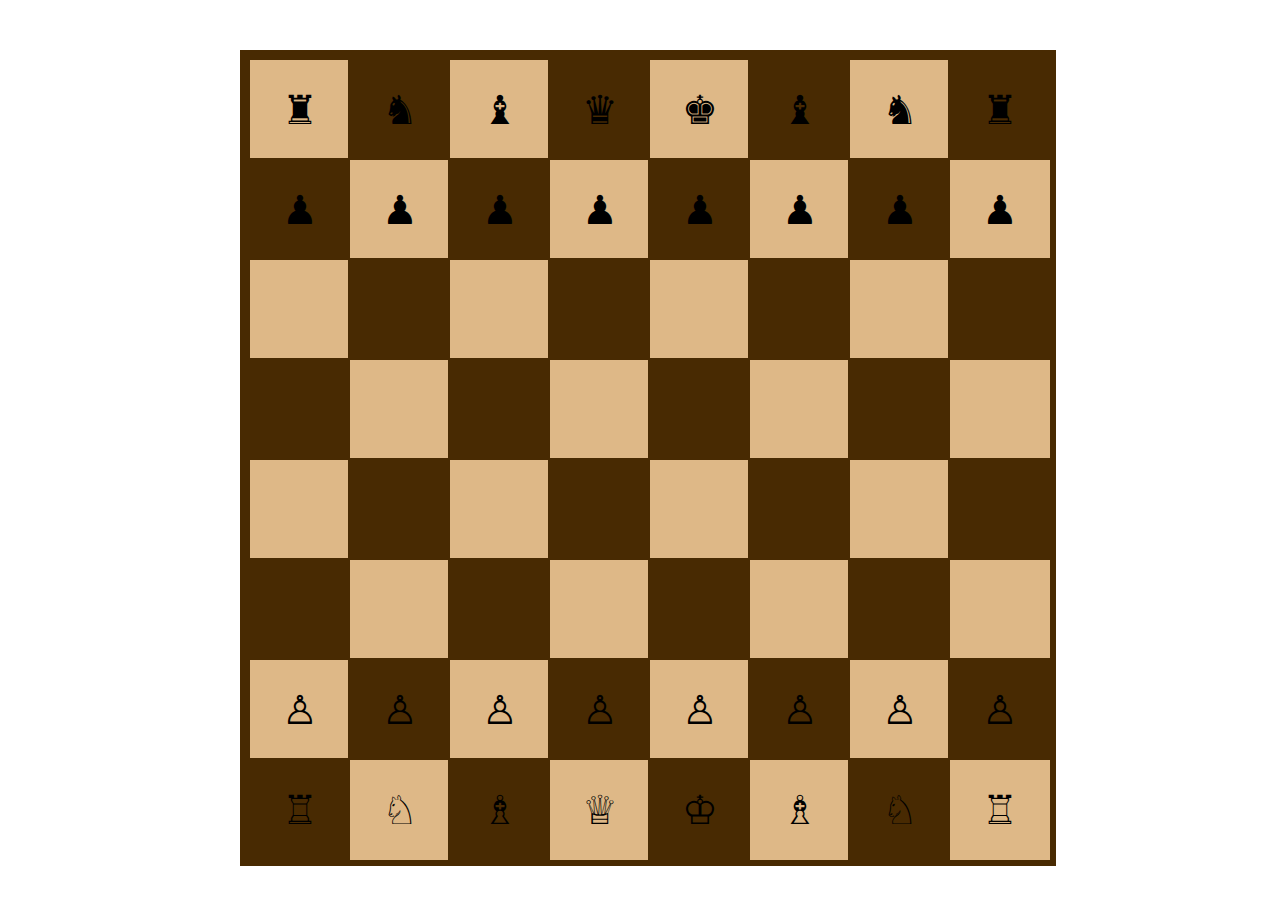
==== TableroAjedrez/index.html @ d5834e46 "commit & push" ====
<!DOCTYPE html>
<html lang="es">
<head>
    <meta charset="UTF-8">
    <meta name="viewport" content="width=device-width, initial-scale=1.0">
    <title>Tablero de Ajedrez</title>
    <link rel="stylesheet" href="index.css">
</head>
<body>

 
    
<div id="tablero">


    
        <div class="impar-impar">&#9820;</div>
        <div class="impar-par">&#9822;</div>
        <div class="impar-impar">&#9821;</div>
        <div class="impar-par">&#9819;</div>
        <div class="impar-impar">&#9818;</div>
        <div class="impar-par">&#9821;</div>
        <div class="impar-impar">&#9822;</div>
        <div class="impar-par">&#9820;</div>
    

    
        <div class="par-impar">&#9823;</div>
        <div class="par-par">&#9823;</div>
        <div class="par-impar">&#9823;</div>
        <div class="par-par">&#9823;</div>
        <div class="par-impar">&#9823;</div>
        <div class="par-par">&#9823;</div>
        <div class="par-impar">&#9823;</div>
        <div class="par-par">&#9823;</div>
    

    
        <div class="impar-impar"></div>
        <div class="impar-par"></div>
        <div class="impar-impar"></div>
        <div class="impar-par"></div>
        <div class="impar-impar"></div>
        <div class="impar-par"></div>
        <div class="impar-impar"></div>
        <div class="impar-par"></div>
    

    
        <div class="par-impar"></div>
        <div class="par-par"></div>
        <div class="par-impar"></div>
        <div class="par-par"></div>
        <div class="par-impar"></div>
        <div class="par-par"></div>
        <div class="par-impar"></div>
        <div class="par-par"></div>
    

    
        <div class="impar-impar"></div>
        <div class="impar-par"></div>
        <div class="impar-impar"></div>
        <div class="impar-par"></div>
        <div class="impar-impar"></div>
        <div class="impar-par"></div>
        <div class="impar-impar"></div>
        <div class="impar-par"></div>
    

    
        <div class="par-impar"></div>
        <div class="par-par"></div>
        <div class="par-impar"></div>
        <div class="par-par"></div>
        <div class="par-impar"></div>
        <div class="par-par"></div>
        <div class="par-impar"></div>
        <div class="par-par"></div>
    

    
        <div class="impar-impar">&#9817;</div>
        <div class="impar-par">&#9817;</div>
        <div class="impar-impar">&#9817;</div>
        <div class="impar-par">&#9817;</div>
        <div class="impar-impar">&#9817;</div>
        <div class="impar-par">&#9817;</div>
        <div class="impar-impar">&#9817;</div>
        <div class="impar-par">&#9817;</div>
    

    
        <div class="par-impar">&#9814;</div>
        <div class="par-par">&#9816;</div>
        <div class="par-impar">&#9815;</div>
        <div class="par-par">&#9813;</div>
        <div class="par-impar">	&#9812;</div>
        <div class="par-par">&#9815;</div>
        <div class="par-impar">&#9816;</div>
        <div class="par-par">&#9814;</div>
    
    
   

</div>



</body>
</html>
---- TableroAjedrez/index.css ----
body {
    width: 100%;
    height: 100vh;
    display: grid;
    place-items: center;
    
}

#tablero {
    width: 800px;
    height: 800px;
    display: grid;
    grid-template-rows: repeat(8, 1fr);
    grid-template-columns: repeat(8, 1fr);
    border: 8px solid rgb(72, 42, 2);
    
    

}




.impar-impar, .impar-par, .par-impar, .par-par {
    position: relative;
    width: 100%;
    height: 100%;
    display: flex;
    justify-content: center;
    align-items: center;
    font-size: 40px;
    animation-name: aparecer;
    animation-duration: 3s;
    animation-fill-mode: ease-out;
    border: 2px solid rgb(72, 42, 2);
    
}


.impar-impar, .par-par {
    background-color: burlywood; 
}


.impar-par, .par-impar {
    background-color: rgb(72, 42, 2); 
    
}



@keyframes aparecer {
    from {
        opacity:0;
        transform: translateY(-20px);
    }
    to {
        opacity: 1;
        transform: translateY(0);
    }
}
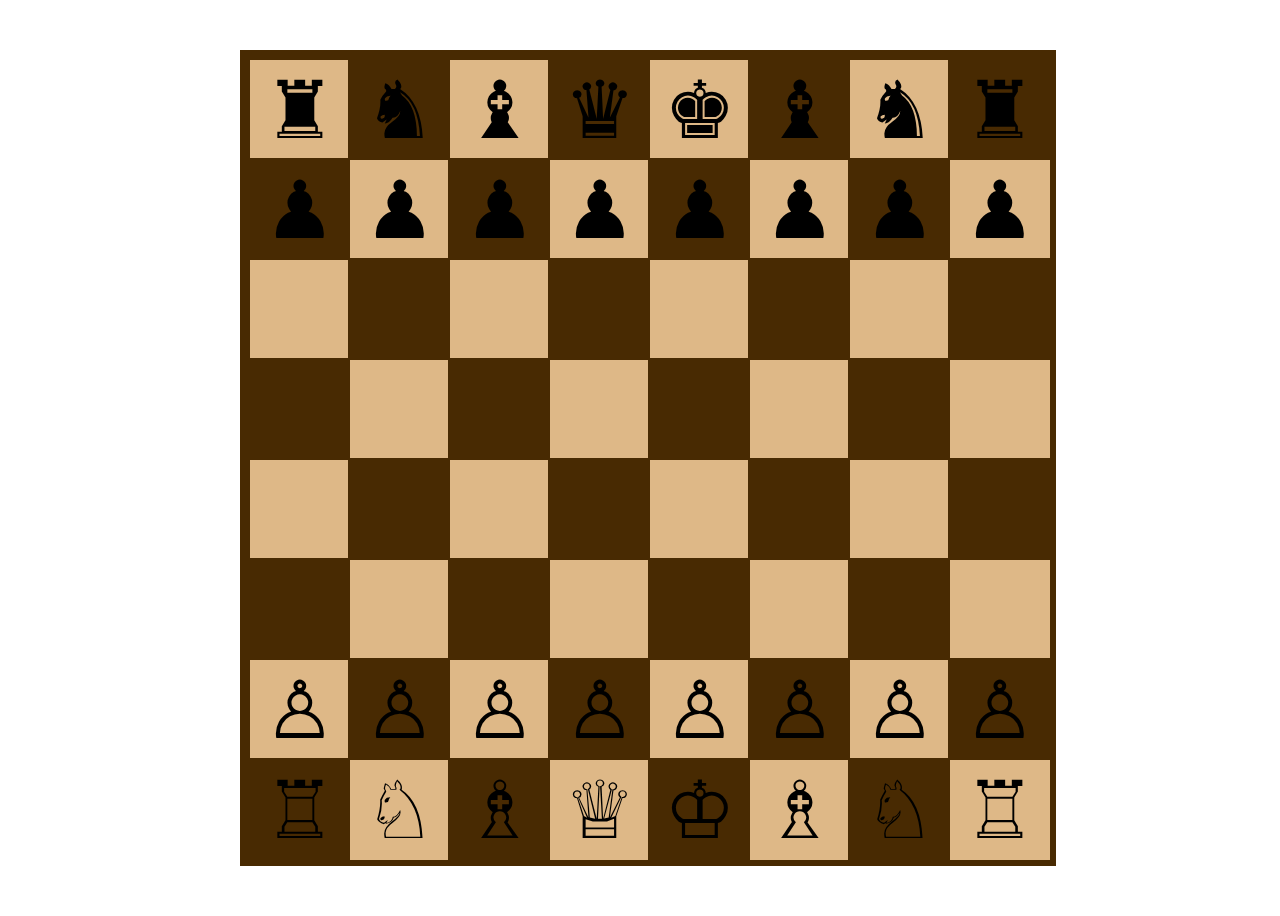
==== commit af390fb8: "commit & push" ====
--- a/TableroAjedrez/index.html
+++ b/TableroAjedrez/index.html
@@ -13,93 +13,93 @@
 <div id="tablero">
 
 
-    
-        <div class="impar-impar">&#9820;</div>
-        <div class="impar-par">&#9822;</div>
-        <div class="impar-impar">&#9821;</div>
-        <div class="impar-par">&#9819;</div>
-        <div class="impar-impar">&#9818;</div>
-        <div class="impar-par">&#9821;</div>
-        <div class="impar-impar">&#9822;</div>
-        <div class="impar-par">&#9820;</div>
-    
+    <span class="fila">
+        <div>&#9820;</div>
+        <div>&#9822;</div>
+        <div>&#9821;</div>
+        <div>&#9819;</div>
+        <div>&#9818;</div>
+        <div>&#9821;</div>
+        <div>&#9822;</div>
+        <div>&#9820;</div>
+    </span>
 
-    
-        <div class="par-impar">&#9823;</div>
-        <div class="par-par">&#9823;</div>
-        <div class="par-impar">&#9823;</div>
-        <div class="par-par">&#9823;</div>
-        <div class="par-impar">&#9823;</div>
-        <div class="par-par">&#9823;</div>
-        <div class="par-impar">&#9823;</div>
-        <div class="par-par">&#9823;</div>
-    
+    <span class="fila">
+        <div>&#9823;</div>
+        <div>&#9823;</div>
+        <div>&#9823;</div>
+        <div>&#9823;</div>
+        <div>&#9823;</div>
+        <div>&#9823;</div>
+        <div>&#9823;</div>
+        <div>&#9823;</div>
+    </span>
 
-    
-        <div class="impar-impar"></div>
-        <div class="impar-par"></div>
-        <div class="impar-impar"></div>
-        <div class="impar-par"></div>
-        <div class="impar-impar"></div>
-        <div class="impar-par"></div>
-        <div class="impar-impar"></div>
-        <div class="impar-par"></div>
-    
+    <span class="fila">
+        <div></div>
+        <div></div>
+        <div></div>
+        <div></div>
+        <div></div>
+        <div></div>
+        <div></div>
+        <div></div>
+    </span>
 
-    
-        <div class="par-impar"></div>
-        <div class="par-par"></div>
-        <div class="par-impar"></div>
-        <div class="par-par"></div>
-        <div class="par-impar"></div>
-        <div class="par-par"></div>
-        <div class="par-impar"></div>
-        <div class="par-par"></div>
-    
+    <span class="fila">
+        <div></div>
+        <div></div>
+        <div></div>
+        <div></div>
+        <div></div>
+        <div></div>
+        <div></div>
+        <div></div>
+    </span>
 
-    
-        <div class="impar-impar"></div>
-        <div class="impar-par"></div>
-        <div class="impar-impar"></div>
-        <div class="impar-par"></div>
-        <div class="impar-impar"></div>
-        <div class="impar-par"></div>
-        <div class="impar-impar"></div>
-        <div class="impar-par"></div>
-    
+    <span class="fila">
+        <div></div>
+        <div></div>
+        <div></div>
+        <div></div>
+        <div></div>
+        <div></div>
+        <div></div>
+        <div></div>
+    </span>
 
-    
-        <div class="par-impar"></div>
-        <div class="par-par"></div>
-        <div class="par-impar"></div>
-        <div class="par-par"></div>
-        <div class="par-impar"></div>
-        <div class="par-par"></div>
-        <div class="par-impar"></div>
-        <div class="par-par"></div>
-    
+    <span class="fila">
+        <div></div>
+        <div></div>
+        <div></div>
+        <div></div>
+        <div></div>
+        <div></div>
+        <div></div>
+        <div></div>
+    </span>
 
-    
-        <div class="impar-impar">&#9817;</div>
-        <div class="impar-par">&#9817;</div>
-        <div class="impar-impar">&#9817;</div>
-        <div class="impar-par">&#9817;</div>
-        <div class="impar-impar">&#9817;</div>
-        <div class="impar-par">&#9817;</div>
-        <div class="impar-impar">&#9817;</div>
-        <div class="impar-par">&#9817;</div>
-    
+    <span class="fila">
+        <div>&#9817;</div>
+        <div>&#9817;</div>
+        <div>&#9817;</div>
+        <div>&#9817;</div>
+        <div>&#9817;</div>
+        <div>&#9817;</div>
+        <div>&#9817;</div>
+        <div>&#9817;</div>
+    </span>
 
-    
-        <div class="par-impar">&#9814;</div>
-        <div class="par-par">&#9816;</div>
-        <div class="par-impar">&#9815;</div>
-        <div class="par-par">&#9813;</div>
-        <div class="par-impar">	&#9812;</div>
-        <div class="par-par">&#9815;</div>
-        <div class="par-impar">&#9816;</div>
-        <div class="par-par">&#9814;</div>
-    
+    <span class="fila">
+        <div>&#9814;</div>
+        <div>&#9816;</div>
+        <div>&#9815;</div>
+        <div>&#9813;</div>
+        <div>&#9812;</div>
+        <div>&#9815;</div>
+        <div>&#9816;</div>
+        <div>&#9814;</div>
+    </span>
     
    
 
--- a/TableroAjedrez/index.css
+++ b/TableroAjedrez/index.css
@@ -20,17 +20,19 @@
 
 }
 
+.fila {
+    display: contents;
+}
 
 
-
-.impar-impar, .impar-par, .par-impar, .par-par {
+#tablero div {
     position: relative;
     width: 100%;
     height: 100%;
     display: flex;
     justify-content: center;
     align-items: center;
-    font-size: 40px;
+    font-size: 80px;
     animation-name: aparecer;
     animation-duration: 3s;
     animation-fill-mode: ease-out;
@@ -39,14 +41,21 @@
 }
 
 
-.impar-impar, .par-par {
-    background-color: burlywood; 
+.fila:nth-child(odd) div:nth-child(odd) {
+    background-color: burlywood;
+}
+
+.fila:nth-child(odd) div:nth-child(even) {
+    background-color: rgb(72, 42, 2);
 }
 
 
-.impar-par, .par-impar {
-    background-color: rgb(72, 42, 2); 
-    
+.fila:nth-child(even) div:nth-child(odd) {
+    background-color: rgb(72, 42, 2);
+}
+
+.fila:nth-child(even) div:nth-child(even) {
+    background-color: burlywood;
 }
 
 
